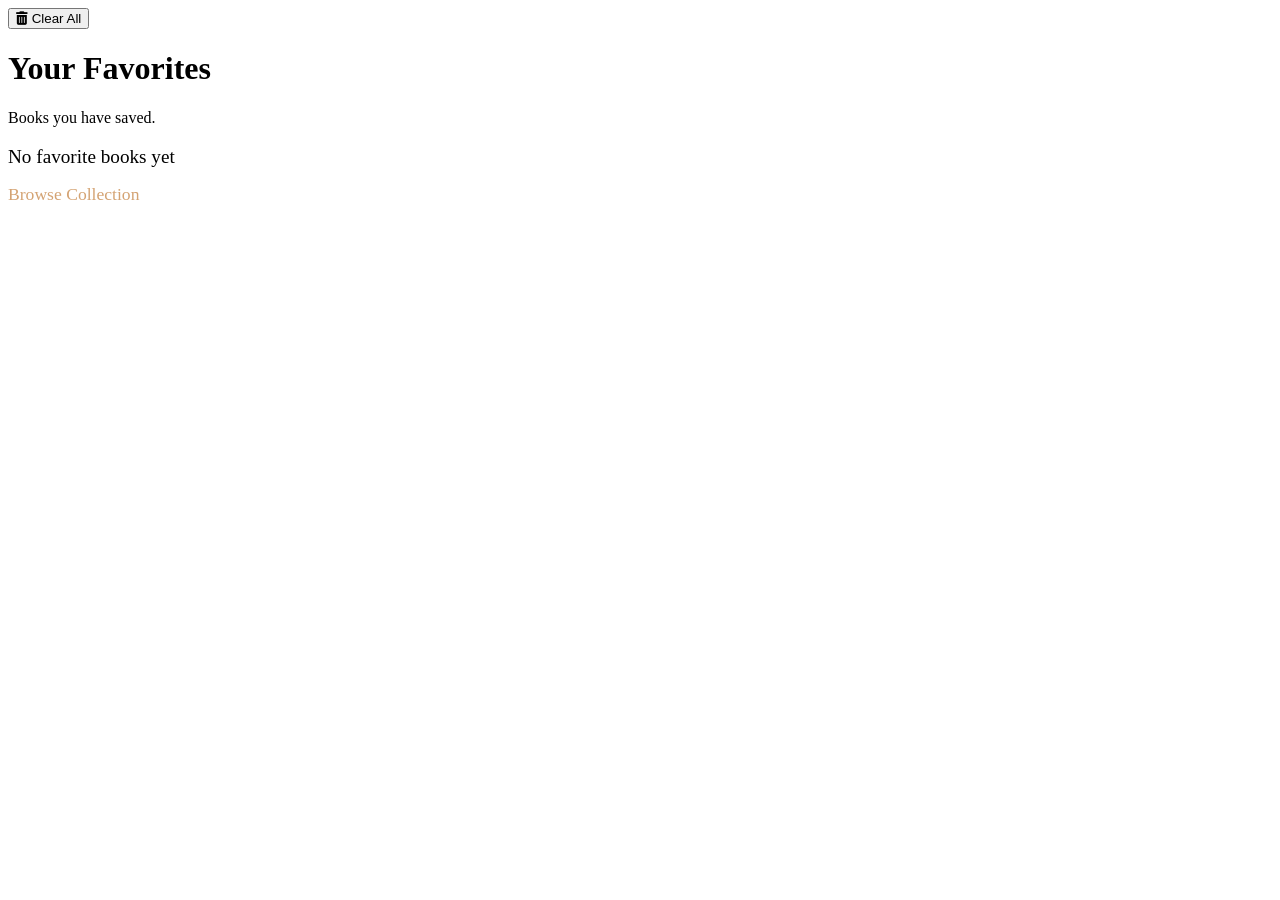
==== favorites.html @ 71f038de "Add files via upload" ====
<!DOCTYPE html>
<html lang="en">
<head>
    <meta charset="UTF-8">
    <meta name="viewport" content="width=device-width, initial-scale=1.0">
    <title>Favorites</title>
    <link rel="stylesheet" href="static/base.css">
    <link rel="stylesheet" href="static/navigation.css">
    <link rel="stylesheet" href="static/footer.css">
    <link rel="stylesheet" href="static/components.css">
    <link rel="stylesheet" href="static/favorites.css">
    <link rel="stylesheet" href="https://cdnjs.cloudflare.com/ajax/libs/font-awesome/6.4.0/css/all.min.css">
</head>
<body>
    <div id="navigation"></div>
    
    <button class="clear-fav-btn" onclick="clearFavorites()">
        <i class="fas fa-trash-alt"></i> Clear All
    </button>
    
    <main class="container">
        <div class="hero">
            <h1>Your <span class="accent-text">Favorites</span></h1>
            <p>Books you have saved.</p>
        </div>
        
        <div class="books-container">
            <div class="grid grid-3" id="books-grid">
                <p style="text-align:center; padding: 3rem;">Loading...</p>
            </div>
        </div> 
    </main>
    
    <div id="footer"></div>

    <script src="js/include.js"></script>
    <script src="js/auth.js"></script>
    <script>
        function getFavorites() {
            return JSON.parse(localStorage.getItem('favorites') || '[]');
        }

        function clearFavorites() {
            if (confirm('Clear all favorites?')) {
                localStorage.removeItem('favorites');
                loadFavorites(); 
            }
        }

        function removeFavorite(id) {
            let favorites = getFavorites();
            const index = favorites.findIndex(fav => fav.id === id);
            
            if (index > -1) {
                favorites.splice(index, 1);
                localStorage.setItem('favorites', JSON.stringify(favorites));
                loadFavorites();
            }
        }

        function loadFavorites() {
            const favorites = getFavorites();
            const container = document.getElementById('books-grid');
            
            if (favorites.length === 0) {
                container.innerHTML = `
                    <div class="empty-favorites">
                        <p style="font-size: 1.2rem; margin-bottom: 1rem;">No favorite books yet</p>
                        <a href="home.html" style="color: #d4a373; text-decoration: none; font-size: 1.1rem;">
                            Browse Collection
                        </a>
                    </div>
                `;
                return;
            }
            
            container.innerHTML = favorites.map(book => `
                <div class="book-card">
                    <div class="book-cover">
                        <button class="favorite-btn active" onclick="removeFavorite('${book.id}')">
                            <i class="fas fa-heart"></i>
                        </button>
                        <img src="${book.image}" alt="${book.title}">
                    </div>
                    <div class="book-info">
                        <h3 class="book-title">${book.title}</h3>
                        <p class="book-author">${book.author}</p>
                        <span class="genre-tag">${book.genre}</span>
                    </div>
                </div>
            `).join('');
        }

        document.addEventListener('DOMContentLoaded', () => {
            setTimeout(loadFavorites, 100);
        });
    </script>
</body>
</html>
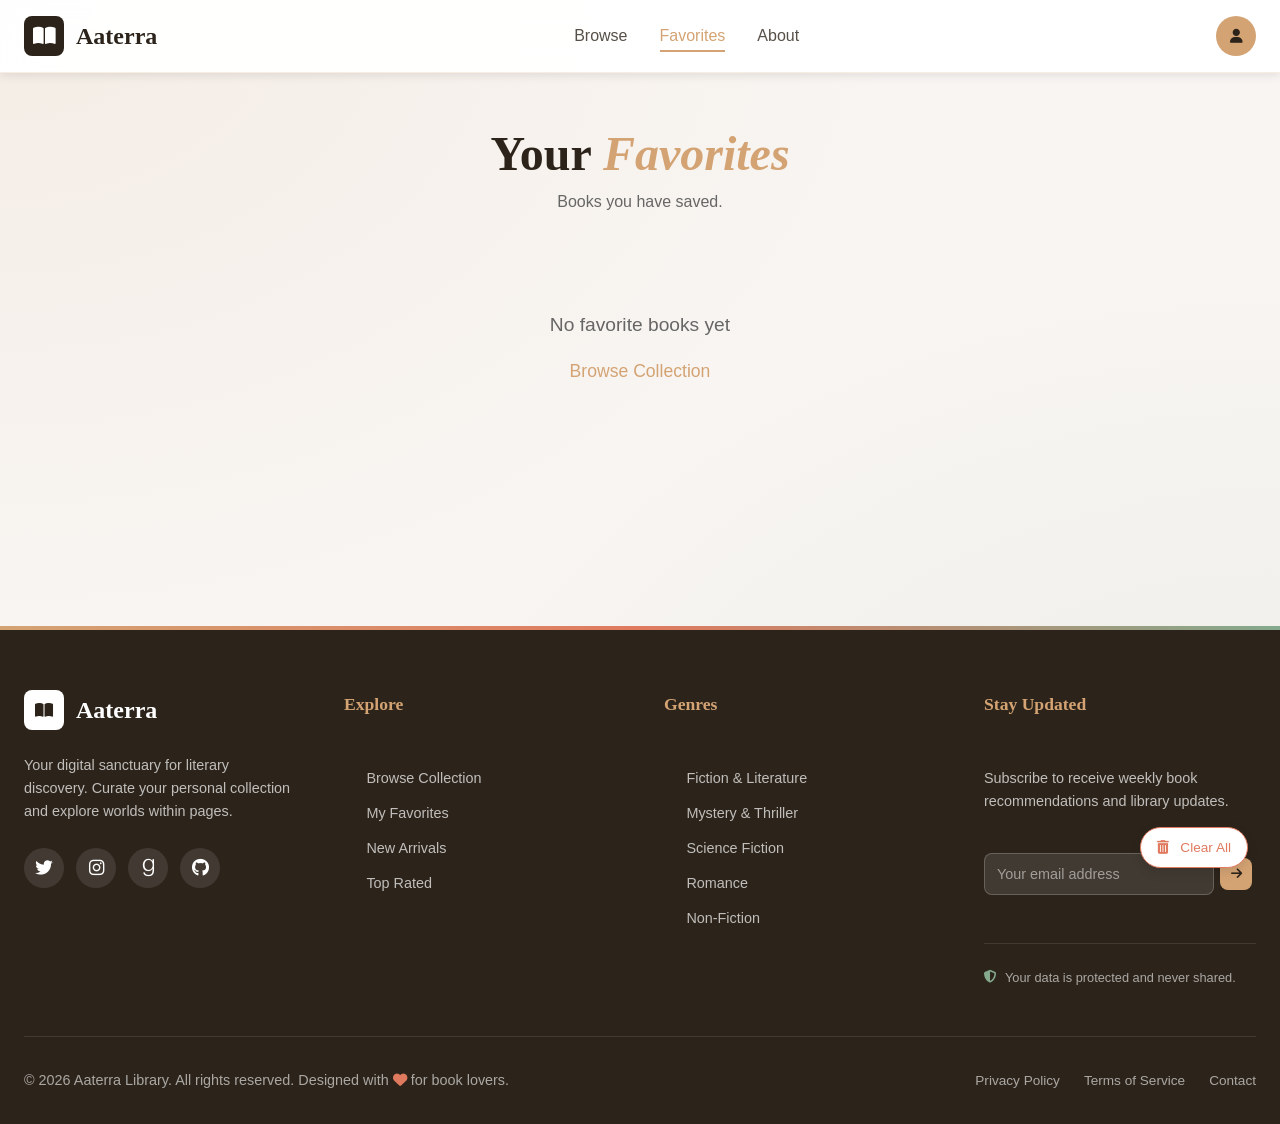
==== commit 0e702c7a: "Update favorites.html" ====
--- a/favorites.html
+++ b/favorites.html
@@ -66,7 +66,7 @@
                 container.innerHTML = `
                     <div class="empty-favorites">
                         <p style="font-size: 1.2rem; margin-bottom: 1rem;">No favorite books yet</p>
-                        <a href="home.html" style="color: #d4a373; text-decoration: none; font-size: 1.1rem;">
+                        <a href="index.html" style="color: #d4a373; text-decoration: none; font-size: 1.1rem;">
                             Browse Collection
                         </a>
                     </div>
@@ -96,4 +96,4 @@
         });
     </script>
 </body>
-</html>+</html>
--- a/static/base.css
+++ b/static/base.css
@@ -0,0 +1,44 @@
+:root {
+    --paper: #f8f5f2;
+    --back: #F5F0EB;
+    --ink: #2c241b;
+    --accent: #d4a373;
+    --sage: #84a98c;
+    --gray: #666;
+    --terracotta: #e07a5f;
+    --darkbrown: rgb(61, 50, 41);
+    --white: #ffffff;
+    --shadow: 0 10px 30px -5px rgba(44, 36, 27, 0.1);
+}
+
+* {
+    margin: 0;
+    padding: 0;
+    box-sizing: border-box;
+}
+
+body {
+    margin-top: 80px;
+    font-family: "Inter", sans-serif;
+    background-color: var(--paper);
+    color: var(--ink);
+    line-height: 1.6;
+    background-image:
+        radial-gradient(at 0% 0%, rgba(212, 163, 115, 0.1) 0px, transparent 50%),
+        radial-gradient(at 100% 100%, rgba(132, 169, 140, 0.1) 0px, transparent 50%);
+    background-attachment: fixed;
+    min-height: 100vh;
+    display: flex;
+    flex-direction: column;
+}
+
+h1, h2, h3, h4, h5, h6 {
+    font-family: "Playfair Display", serif;
+    font-weight: 700;
+}
+
+.container {
+    max-width: 1280px;
+    margin: 0 auto;
+    padding: 0 1.5rem;
+}
--- a/static/navigation.css
+++ b/static/navigation.css
@@ -0,0 +1,103 @@
+nav {
+    position: fixed;
+    top: 0;
+    left: 0;
+    right: 0;
+    z-index: 1000;
+    background: rgba(255, 255, 255, 0.95);
+    backdrop-filter: blur(12px);
+    border-bottom: 1px solid rgba(212, 163, 115, 0.2);
+    padding: 1rem 0;
+    box-shadow: 0 2px 10px rgba(0,0,0,0.1);
+}
+.nav-content {
+    display: flex;
+    justify-content: space-between;
+    align-items: center;
+}
+.logo {
+    display: flex;
+    align-items: center;
+    gap: 0.75rem;
+    text-decoration: none;
+    color: var(--ink);
+}
+.logo-icon {
+    width: 2.5rem;
+    height: 2.5rem;
+    background: var(--ink);
+    color: var(--white);
+    border-radius: 0.5rem;
+    display: flex;
+    align-items: center;
+    justify-content: center;
+    font-size: 1.25rem;
+}
+.logo-text {
+    font-family: "Playfair Display", serif;
+    font-size: 1.5rem;
+    font-weight: bold;
+}
+.nav-links {
+    display: flex;
+    gap: 2rem;
+    list-style: none;
+}
+.nav-links a {
+    text-decoration: none;
+    color: var(--ink);
+    font-weight: 500;
+    opacity: 0.8;
+    transition: all 0.3s;
+    position: relative;
+    padding: 0.5rem 0;
+}
+.nav-links a:hover {
+    opacity: 1;
+    color: var(--accent);
+}
+.nav-links a.active {
+    opacity: 1;
+    color: var(--accent);
+}
+.nav-links a::after {
+    content: "";
+    position: absolute;
+    bottom: 0;
+    left: 0;
+    width: 0;
+    height: 2px;
+    background: var(--accent);
+    transition: width 0.3s;
+}
+.nav-links a.active::after {
+    width: 100%;
+}
+.user-menu {
+    display: flex;
+    align-items: center;
+    gap: 1rem;
+}
+.avatar {
+    width: 2.5rem;
+    height: 2.5rem;
+    border-radius: 50%;
+    background: var(--accent);
+    color: var(--ink);
+    display: flex;
+    align-items: center;
+    justify-content: center;
+    font-weight: 600;
+    cursor: pointer;
+    text-decoration: none;
+    font-size: 0.9rem;
+    transition: transform 0.3s;
+}
+.avatar:hover {
+    transform: scale(1.05);
+}
+@media (max-width: 968px) {
+    .nav-links {
+        display: none;
+    }
+}
--- a/static/footer.css
+++ b/static/footer.css
@@ -0,0 +1,258 @@
+.footer {
+    background: var(--ink);
+    color: var(--white);
+    padding: 4rem 0 2rem;
+    margin-top: auto;
+    position: relative;
+    overflow: hidden;
+}
+
+.footer::before {
+    content: '';
+    position: absolute;
+    top: 0;
+    left: 0;
+    right: 0;
+    height: 4px;
+    background: linear-gradient(to right, var(--accent), var(--terracotta), var(--sage));
+}
+
+.footer-grid {
+    display: grid;
+    grid-template-columns: 1fr;
+    gap: 3rem;
+    margin-bottom: 3rem;
+}
+
+@media (min-width: 768px) {
+    .footer-grid {
+        grid-template-columns: repeat(2, 1fr);
+    }
+}
+
+@media (min-width: 1024px) {
+    .footer-grid {
+        grid-template-columns: repeat(4, 1fr);
+    }
+}
+
+.footer-col {
+    display: flex;
+    flex-direction: column;
+    gap: 1.5rem;
+}
+
+.footer-brand {
+    display: flex;
+    align-items: center;
+    gap: 0.75rem;
+}
+
+.footer-brand-icon {
+    width: 2.5rem;
+    height: 2.5rem;
+    background: var(--white);
+    color: var(--ink);
+    border-radius: 0.5rem;
+    display: flex;
+    align-items: center;
+    justify-content: center;
+    font-size: 1rem;
+}
+
+.footer-brand-name {
+    font-family: "Playfair Display", serif;
+    font-size: 1.5rem;
+    font-weight: bold;
+}
+
+.footer-description {
+    color: rgba(255, 255, 255, 0.7);
+    font-size: 0.9rem;
+    line-height: 1.6;
+    max-width: 300px;
+}
+
+.footer-title {
+    color: var(--accent);
+    font-family: "Playfair Display", serif;
+    font-size: 1.1rem;
+    margin-bottom: 1.5rem;
+}
+
+.footer-links {
+    list-style: none;
+    display: flex;
+    flex-direction: column;
+    gap: 0.75rem;
+}
+
+.footer-links li a {
+    color: rgba(255, 255, 255, 0.7);
+    text-decoration: none;
+    font-size: 0.9rem;
+    transition: color 0.3s;
+    display: flex;
+    align-items: center;
+    gap: 0.5rem;
+}
+
+.footer-links li a:hover {
+    color: var(--accent);
+}
+
+.footer-links li a::before {
+    content: '→';
+    opacity: 0;
+    transition: opacity 0.3s;
+}
+
+.footer-links li a:hover::before {
+    opacity: 1;
+}
+
+.social-links {
+    display: flex;
+    gap: 0.75rem;
+    justify-content: flex-start;
+}
+
+.social-link {
+    width: 2.5rem;
+    height: 2.5rem;
+    border-radius: 50%;
+    background: rgba(255, 255, 255, 0.1);
+    display: flex;
+    align-items: center;
+    justify-content: center;
+    color: var(--white);
+    text-decoration: none;
+    transition: all 0.3s;
+    font-size: 1.1rem;
+}
+
+.social-link:hover {
+    background: var(--accent);
+    color: var(--ink);
+    transform: translateY(-3px);
+}
+
+.newsletter-form {
+    margin-top: 1rem;
+}
+
+.form-group {
+    position: relative;
+}
+
+.newsletter-form input {
+    width: 100%;
+    padding: 0.75rem;
+    padding-right: 2.5rem;
+    border-radius: 0.5rem;
+    background: rgba(255, 255, 255, 0.1);
+    border: 1px solid rgba(255, 255, 255, 0.2);
+    color: var(--white);
+    font-size: 0.9rem;
+    max-width: 230px;
+}
+
+.newsletter-form input:focus {
+    outline: none;
+    border-color: var(--accent);
+}
+
+.newsletter-form input::placeholder {
+    color: rgba(255, 255, 255, 0.5);
+}
+
+.newsletter-form button {
+    position: absolute;
+    right: 0.25rem;
+    top: 50%;
+    transform: translateY(-50%);
+    width: 2rem;
+    height: 2rem;
+    background: var(--accent);
+    color: var(--ink);
+    border: none;
+    border-radius: 0.5rem;
+    cursor: pointer;
+    transition: background 0.3s;
+    font-size: 0.8rem;
+}
+
+.newsletter-form button:hover {
+    background: var(--white);
+}
+
+.privacy-notice {
+    display: flex;
+    align-items: center;
+    gap: 0.5rem;
+    font-size: 0.8rem;
+    color: rgba(255, 255, 255, 0.6);
+    margin-top: 1.5rem;
+    padding-top: 1.5rem;
+    border-top: 1px solid rgba(255, 255, 255, 0.1);
+}
+
+.privacy-notice i {
+    color: var(--sage);
+}
+
+.footer-bottom {
+    border-top: 1px solid rgba(255, 255, 255, 0.1);
+    padding-top: 2rem;
+    display: flex;
+    flex-direction: column;
+    gap: 1rem;
+    align-items: center;
+}
+
+@media (min-width: 768px) {
+    .footer-bottom {
+        flex-direction: row;
+        justify-content: space-between;
+        align-items: center;
+    }
+}
+
+.copyright {
+    color: rgba(255, 255, 255, 0.6);
+    font-size: 0.9rem;
+    text-align: center;
+}
+
+.copyright i {
+    color: var(--terracotta);
+}
+
+.footer-links-bottom {
+    display: flex;
+    gap: 1.5rem;
+}
+
+.footer-links-bottom a {
+    color: rgba(255, 255, 255, 0.6);
+    text-decoration: none;
+    font-size: 0.85rem;
+    transition: color 0.3s;
+}
+
+.footer-links-bottom a:hover {
+    color: var(--accent);
+}
+
+@media (max-width: 640px) {
+    .footer-bottom {
+        flex-direction: column;
+        text-align: center;
+    }
+    .footer-links-bottom {
+        justify-content: center;
+    }
+    .social-links {
+        justify-content: center;
+    }
+}
--- a/static/components.css
+++ b/static/components.css
@@ -0,0 +1,160 @@
+
+.genre-pill {
+    padding: 0.5rem 1.5rem;
+    border-radius: 2rem;
+    border: 1px solid rgba(44, 36, 27, 0.1);
+    background: rgba(255, 255, 255, 0.5);
+    cursor: pointer;
+    transition: all 0.3s;
+    font-size: 0.9rem;
+    white-space: nowrap;
+    font-family: "Inter", sans-serif;
+}
+
+.genre-pill:hover, .genre-pill.active {
+    background: var(--ink);
+    color: var(--white);
+    border-color: var(--ink);
+}
+
+.sort-select {
+    padding: 0.5rem;
+    border-radius: 0.5rem;
+    border: 1px solid rgba(44, 36, 27, 0.2);
+    background: white;
+    font-family: "Inter", sans-serif;
+    cursor: pointer;
+}
+
+.book-card {
+    background: var(--white);
+    border-radius: 0.5rem;
+    overflow: hidden;
+    max-width: 220px;
+    box-shadow: var(--shadow);
+    transition: transform 0.4s, box-shadow 0.4s;
+    cursor: pointer;
+}
+
+.book-card:hover {
+    transform: translateY(-8px);
+    box-shadow: 0 20px 40px -10px rgba(44, 36, 27, 0.2);
+}
+
+.book-cover {
+    aspect-ratio: 2/3;
+    overflow: hidden;
+    position: relative;
+}
+
+.book-cover img {
+    width: 100%;
+    height: 100%;
+    object-fit: cover;
+    transition: transform 0.7s;
+}
+
+.book-card:hover .book-cover img {
+    transform: scale(1.1);
+}
+
+.book-info {
+    padding: 1.25rem;
+}
+
+.book-title {
+    font-family: 'Playfair Display', serif;
+    font-size: 1.25rem;
+    margin-bottom: 0.25rem;
+    color: var(--ink);
+}
+
+.book-author {
+    color: #666;
+    font-size: 0.9rem;
+    margin-bottom: 0.75rem;
+}
+
+.book-meta {
+    display: flex;
+    justify-content: space-between;
+    align-items: center;
+}
+
+.genre-tag {
+    background: var(--sage);
+    color: var(--white);
+    padding: 0.25rem 0.75rem;
+    border-radius: 1rem;
+    font-size: 0.8rem;
+    font-weight: 500;
+}
+
+.rating {
+    color: #fbbf24;
+    font-size: 0.875rem;
+}
+
+.rating .far {
+    color: #d1d5db;
+}
+
+.rating .fas {
+    color: #fbbf24;
+}
+
+.favorite-btn {
+    position: absolute;
+    top: 1rem;
+    right: 1rem;
+    width: 2.5rem;
+    height: 2.5rem;
+    border-radius: 50%;
+    background: rgba(255, 255, 255, 0.9);
+    border: none;
+    cursor: pointer;
+    display: flex;
+    align-items: center;
+    justify-content: center;
+    font-size: 1.25rem;
+    color: #ccc;
+    transition: all 0.3s;
+    box-shadow: 0 2px 8px rgba(0, 0, 0, 0.1);
+    z-index: 10;
+}
+
+.favorite-btn:hover, .favorite-btn.active {
+    color: var(--terracotta);
+    transform: scale(1.1);
+}
+
+.favorite-btn.active {
+    background: rgba(255, 255, 255, 0.95);
+}
+.grid {
+    display: grid;
+    gap: 2rem;
+}
+
+.grid-3 {
+    grid-template-columns: repeat(5, 1fr);
+}
+
+@media (max-width: 968px) {
+    .grid-3 {
+        grid-template-columns: repeat(2, 1fr);
+    }
+}
+
+@media (max-width: 640px) {
+    .grid-3 {
+        grid-template-columns: 1fr;
+    }
+}
+.favorite-btn.active {
+    color: #e74c3c;
+}
+
+.favorite-btn.active i {
+    font-weight: 900; 
+}
--- a/static/favorites.css
+++ b/static/favorites.css
@@ -0,0 +1,71 @@
+
+.hero {
+    text-align: center;
+    padding: 3rem 0 2rem;
+}
+
+.hero h1 {
+    font-size: clamp(2rem, 4vw, 3rem);
+    line-height: 1.1;
+    margin-bottom: 0.5rem;
+}
+
+.hero p {
+    font-size: 1rem;
+    color: #666;
+    max-width: 500px;
+    margin: 0 auto;
+}
+
+.accent-text {
+    color: var(--accent);
+    font-style: italic;
+}
+
+.empty-favorites {
+    text-align: center;
+    padding: 4rem 2rem;
+    color: #666;
+    grid-column: 1 / -1;
+}
+
+.empty-favorites a {
+    color: var(--accent);
+    text-decoration: none;
+}
+
+.empty-favorites a:hover {
+    text-decoration: underline;
+}
+
+.books-container {
+    margin-bottom: 5rem;
+    min-height: 300px;
+}
+.clear-fav-btn {
+    position: fixed;
+    bottom: 2rem;
+    right: 2rem;
+    padding: 0.75rem 1rem;
+    background: var(--white);
+    color: var(--terracotta);
+    border: 1px solid var(--terracotta);
+    border-radius: 2rem;
+    font-family: "Inter", sans-serif;
+    font-size: 0.85rem;
+    cursor: pointer;
+    box-shadow: 0 4px 12px rgba(0,0,0,0.1);
+    transition: all 0.3s;
+    z-index: 100;
+}
+
+.clear-fav-btn:hover {
+    background: var(--terracotta);
+    color: var(--white);
+    transform: translateY(-2px);
+    box-shadow: 0 6px 16px rgba(224, 122, 95, 0.3);
+}
+
+.clear-fav-btn i {
+    margin-right: 0.5rem;
+}
